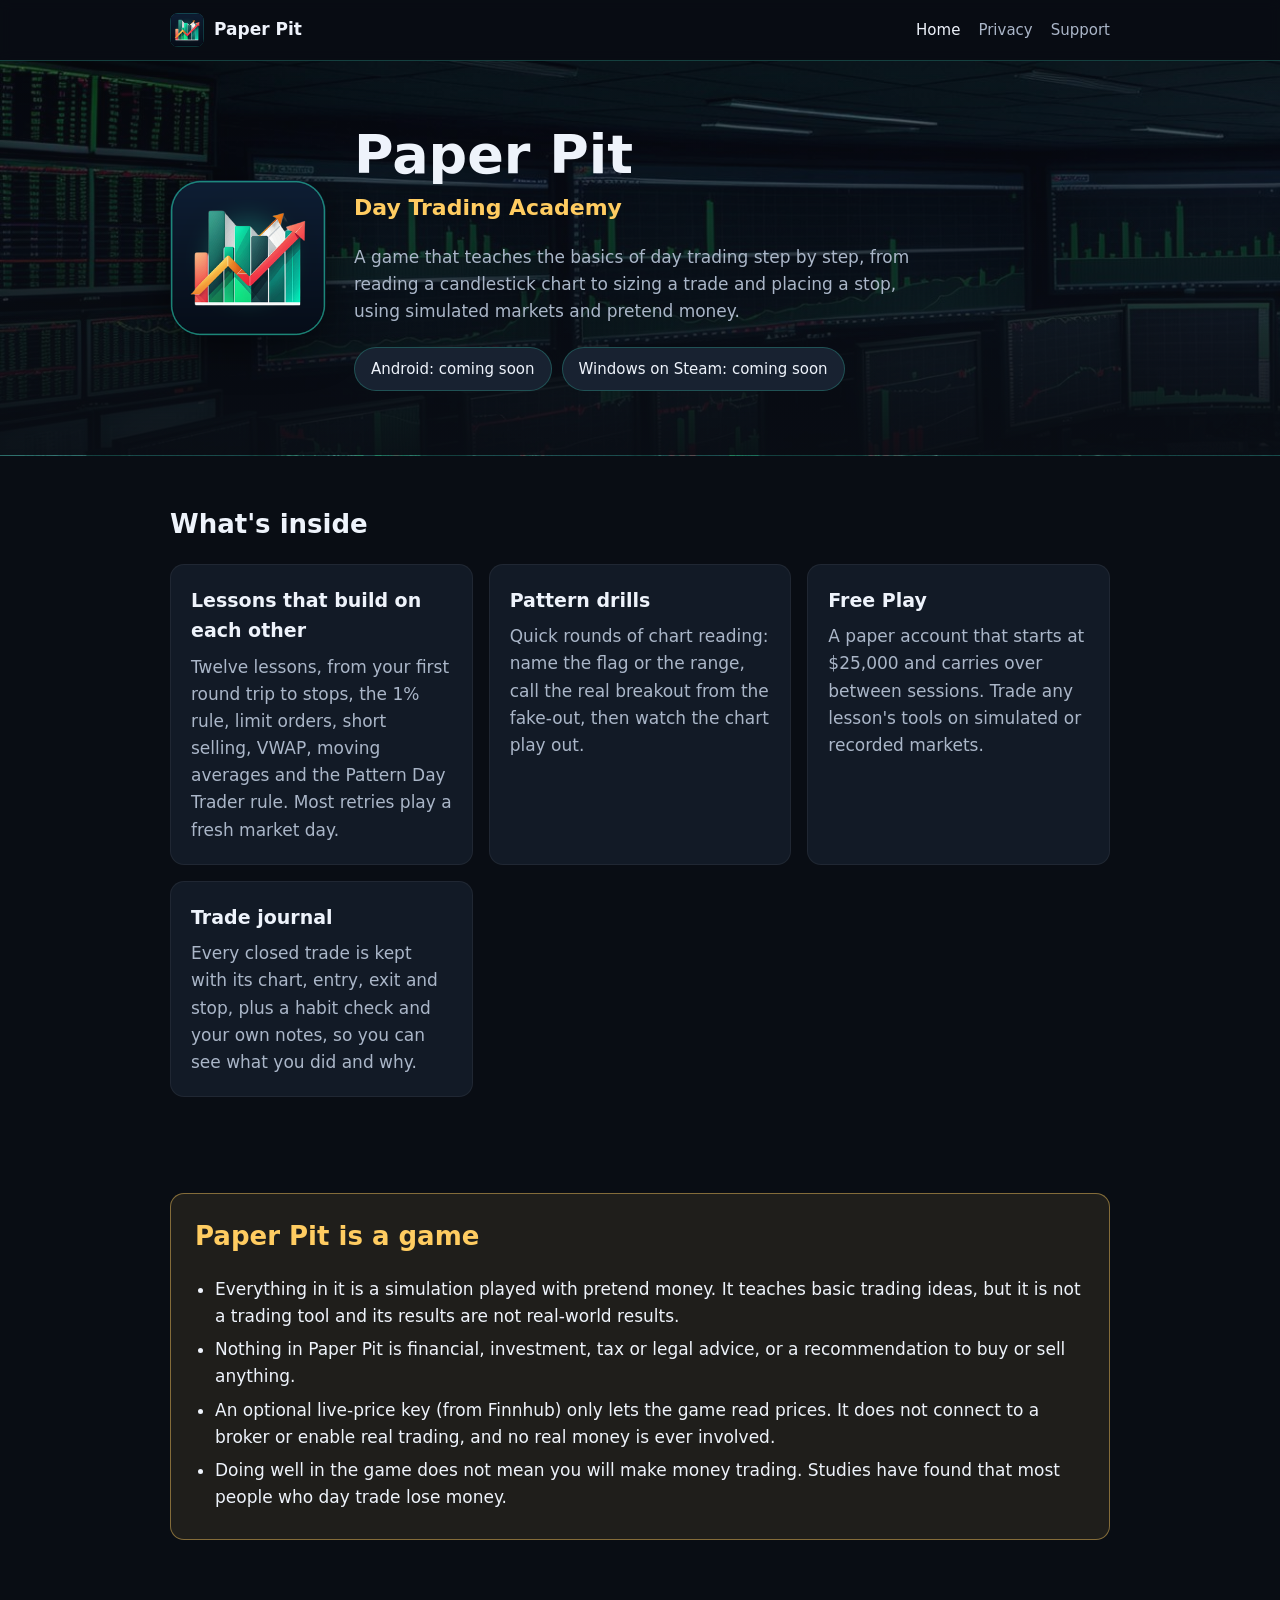
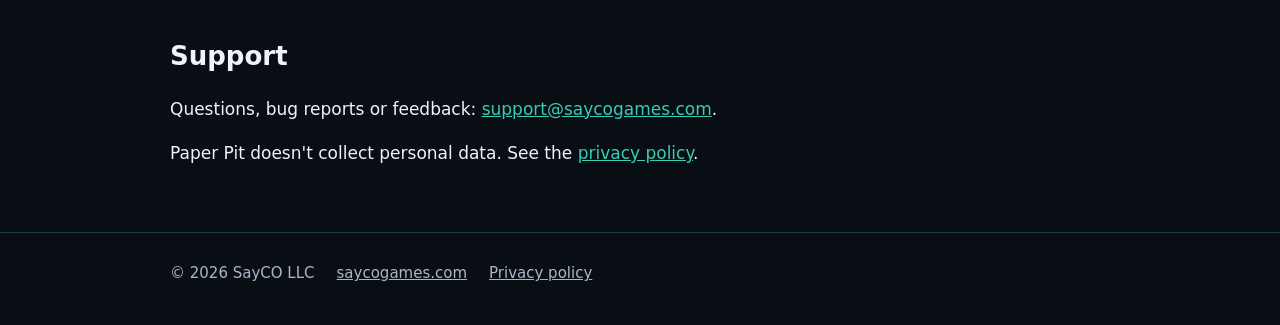
==== index.html @ df615658 "Website for paperpit.app Co-Authored-By: Claude Opus 5.5 <noreply@anthropic.com>" ====
<!doctype html>
<html lang="en">
<head>
  <meta charset="utf-8">
  <meta name="viewport" content="width=device-width, initial-scale=1">
  <title>Paper Pit: Day Trading Academy</title>
  <meta name="description" content="Paper Pit is a game that teaches the basics of day trading with simulated markets and pretend money. By SayCO LLC.">
  <meta property="og:title" content="Paper Pit: Day Trading Academy">
  <meta property="og:description" content="Learn to read charts, size trades and use stops, with pretend money. It's a game, not a trading tool.">
  <meta property="og:image" content="https://paperpit.app/img/icon-256.png">
  <link rel="icon" href="img/favicon.png" type="image/png">
  <link rel="apple-touch-icon" href="img/apple-touch-icon.png">
  <link rel="stylesheet" href="style.css">
</head>
<body>
  <header class="site">
    <div class="wrap">
      <a class="brand" href="./"><img src="img/favicon.png" alt="">Paper Pit</a>
      <nav>
        <a href="./" aria-current="page">Home</a>
        <a href="privacy.html">Privacy</a>
        <a href="#contact">Support</a>
      </nav>
    </div>
  </header>

  <main>
    <div class="hero">
      <div class="wrap">
        <img class="icon" src="img/icon-256.png" alt="Paper Pit app icon">
        <div>
          <h1>Paper Pit</h1>
          <p class="tag">Day Trading Academy</p>
          <p>A game that teaches the basics of day trading step by step, from reading a candlestick chart
             to sizing a trade and placing a stop, using simulated markets and pretend money.</p>
          <div class="badges">
            <span class="badge">Android: coming soon</span>
            <span class="badge">Windows on Steam: coming soon</span>
          </div>
        </div>
      </div>
    </div>

    <section>
      <div class="wrap">
        <h2>What's inside</h2>
        <div class="grid">
          <div class="card">
            <h3>Lessons that build on each other</h3>
            <p>Twelve lessons, from your first round trip to stops, the 1% rule, limit orders, short
               selling, VWAP, moving averages and the Pattern Day Trader rule. Most retries play a fresh market day.</p>
          </div>
          <div class="card">
            <h3>Pattern drills</h3>
            <p>Quick rounds of chart reading: name the flag or the range, call the real breakout from the
               fake-out, then watch the chart play out.</p>
          </div>
          <div class="card">
            <h3>Free Play</h3>
            <p>A paper account that starts at $25,000 and carries over between sessions. Trade any lesson's
               tools on simulated or recorded markets.</p>
          </div>
          <div class="card">
            <h3>Trade journal</h3>
            <p>Every closed trade is kept with its chart, entry, exit and stop, plus a habit check and your
               own notes, so you can see what you did and why.</p>
          </div>
        </div>
      </div>
    </section>

    <section>
      <div class="wrap">
        <div class="notice">
          <h2>Paper Pit is a game</h2>
          <ul>
            <li>Everything in it is a simulation played with pretend money. It teaches basic trading ideas,
                but it is not a trading tool and its results are not real-world results.</li>
            <li>Nothing in Paper Pit is financial, investment, tax or legal advice, or a recommendation to buy
                or sell anything.</li>
            <li>An optional live-price key (from Finnhub) only lets the game read prices. It does not connect
                to a broker or enable real trading, and no real money is ever involved.</li>
            <li>Doing well in the game does not mean you will make money trading. Studies have found that most
                people who day trade lose money.</li>
          </ul>
        </div>
      </div>
    </section>

    <section id="contact">
      <div class="wrap">
        <h2>Support</h2>
        <p>Questions, bug reports or feedback: <a href="mailto:support@saycogames.com">support@saycogames.com</a>.</p>
        <p>Paper Pit doesn't collect personal data. See the <a href="privacy.html">privacy policy</a>.</p>
      </div>
    </section>
  </main>

  <footer class="site">
    <div class="wrap">
      <span>© 2026 SayCO LLC</span>
      <a href="https://saycogames.com">saycogames.com</a>
      <a href="privacy.html">Privacy policy</a>
    </div>
  </footer>
</body>
</html>
---- style.css ----
:root {
  --bg: #090d14;
  --panel: #121a26;
  --panel-2: #182231;
  --text: #eef3fb;
  --muted: #aab6c8;
  --accent: #38ccb3;
  --gold: #ffcc61;
  --buy: #1a946b;
  --sell: #c2434a;
  --line: rgba(56, 204, 179, 0.28);
  --radius: 14px;
  --max: 980px;
}

* { box-sizing: border-box; }

html { -webkit-text-size-adjust: 100%; }

body {
  margin: 0;
  background: var(--bg);
  color: var(--text);
  font: 17px/1.6 system-ui, -apple-system, "Segoe UI", Roboto, "Helvetica Neue", Arial, sans-serif;
}

a { color: var(--accent); }
a:hover { color: #6fe3cf; }

.wrap { max-width: var(--max); margin: 0 auto; padding: 0 20px; }

header.site {
  border-bottom: 1px solid var(--line);
  background: rgba(9, 13, 20, 0.92);
  position: sticky; top: 0; z-index: 2;
  backdrop-filter: blur(6px);
}
header.site .wrap { display: flex; align-items: center; gap: 12px; min-height: 60px; }
header.site .brand { display: flex; align-items: center; gap: 10px; color: var(--text); text-decoration: none; font-weight: 700; }
header.site .brand img { width: 34px; height: 34px; border-radius: 8px; }
header.site nav { margin-left: auto; display: flex; gap: 18px; flex-wrap: wrap; }
header.site nav a { color: var(--muted); text-decoration: none; font-size: 15px; }
header.site nav a:hover, header.site nav a[aria-current] { color: var(--text); }

.hero {
  position: relative;
  background: linear-gradient(180deg, rgba(9,13,20,0.55), rgba(9,13,20,0.96)), url("img/trading-floor.jpg") center / cover no-repeat;
  border-bottom: 1px solid var(--line);
}
.hero .wrap { display: grid; grid-template-columns: auto 1fr; gap: 28px; align-items: center; padding-top: 64px; padding-bottom: 64px; }
.hero img.icon { width: 156px; height: 156px; border-radius: 32px; box-shadow: 0 10px 40px rgba(0,0,0,0.5); }
.hero h1 { margin: 0 0 6px; font-size: clamp(34px, 6vw, 54px); line-height: 1.1; }
.hero .tag { margin: 0 0 18px; color: var(--gold); font-size: clamp(18px, 2.6vw, 22px); font-weight: 600; }
.hero p { margin: 0; color: var(--muted); max-width: 560px; }
.badges { display: flex; gap: 10px; flex-wrap: wrap; margin-top: 22px; }
.badge { display: inline-block; padding: 9px 16px; border-radius: 999px; background: var(--panel-2); border: 1px solid var(--line); color: var(--text); font-size: 15px; }

section { padding: 48px 0; }
h2 { font-size: 26px; margin: 0 0 18px; }
h3 { font-size: 19px; margin: 26px 0 8px; }

.grid { display: grid; grid-template-columns: repeat(auto-fit, minmax(260px, 1fr)); gap: 16px; }
.card { background: var(--panel); border: 1px solid rgba(255,255,255,0.06); border-radius: var(--radius); padding: 20px; }
.card h3 { margin-top: 0; }
.card p { margin: 0; color: var(--muted); }

.notice {
  background: rgba(255, 204, 97, 0.09);
  border: 1px solid rgba(255, 204, 97, 0.45);
  border-radius: var(--radius);
  padding: 22px 24px;
}
.notice h2 { color: var(--gold); }
.notice ul { margin: 0; padding-left: 20px; }
.notice li { margin: 6px 0; }

.doc { max-width: 760px; }
.doc .meta { color: var(--muted); margin-top: -8px; }
.doc ul { padding-left: 22px; }
.doc li { margin: 6px 0; }

footer.site { border-top: 1px solid var(--line); padding: 28px 0 40px; color: var(--muted); font-size: 15px; }
footer.site .wrap { display: flex; flex-wrap: wrap; gap: 10px 22px; }
footer.site a { color: var(--muted); }

@media (max-width: 640px) {
  .hero .wrap { grid-template-columns: 1fr; text-align: center; padding-top: 40px; padding-bottom: 44px; }
  .hero img.icon { width: 120px; height: 120px; margin: 0 auto; border-radius: 26px; }
  .hero p { margin: 0 auto; }
  .badges { justify-content: center; }
  header.site nav { gap: 14px; }
  body { font-size: 16px; }
}
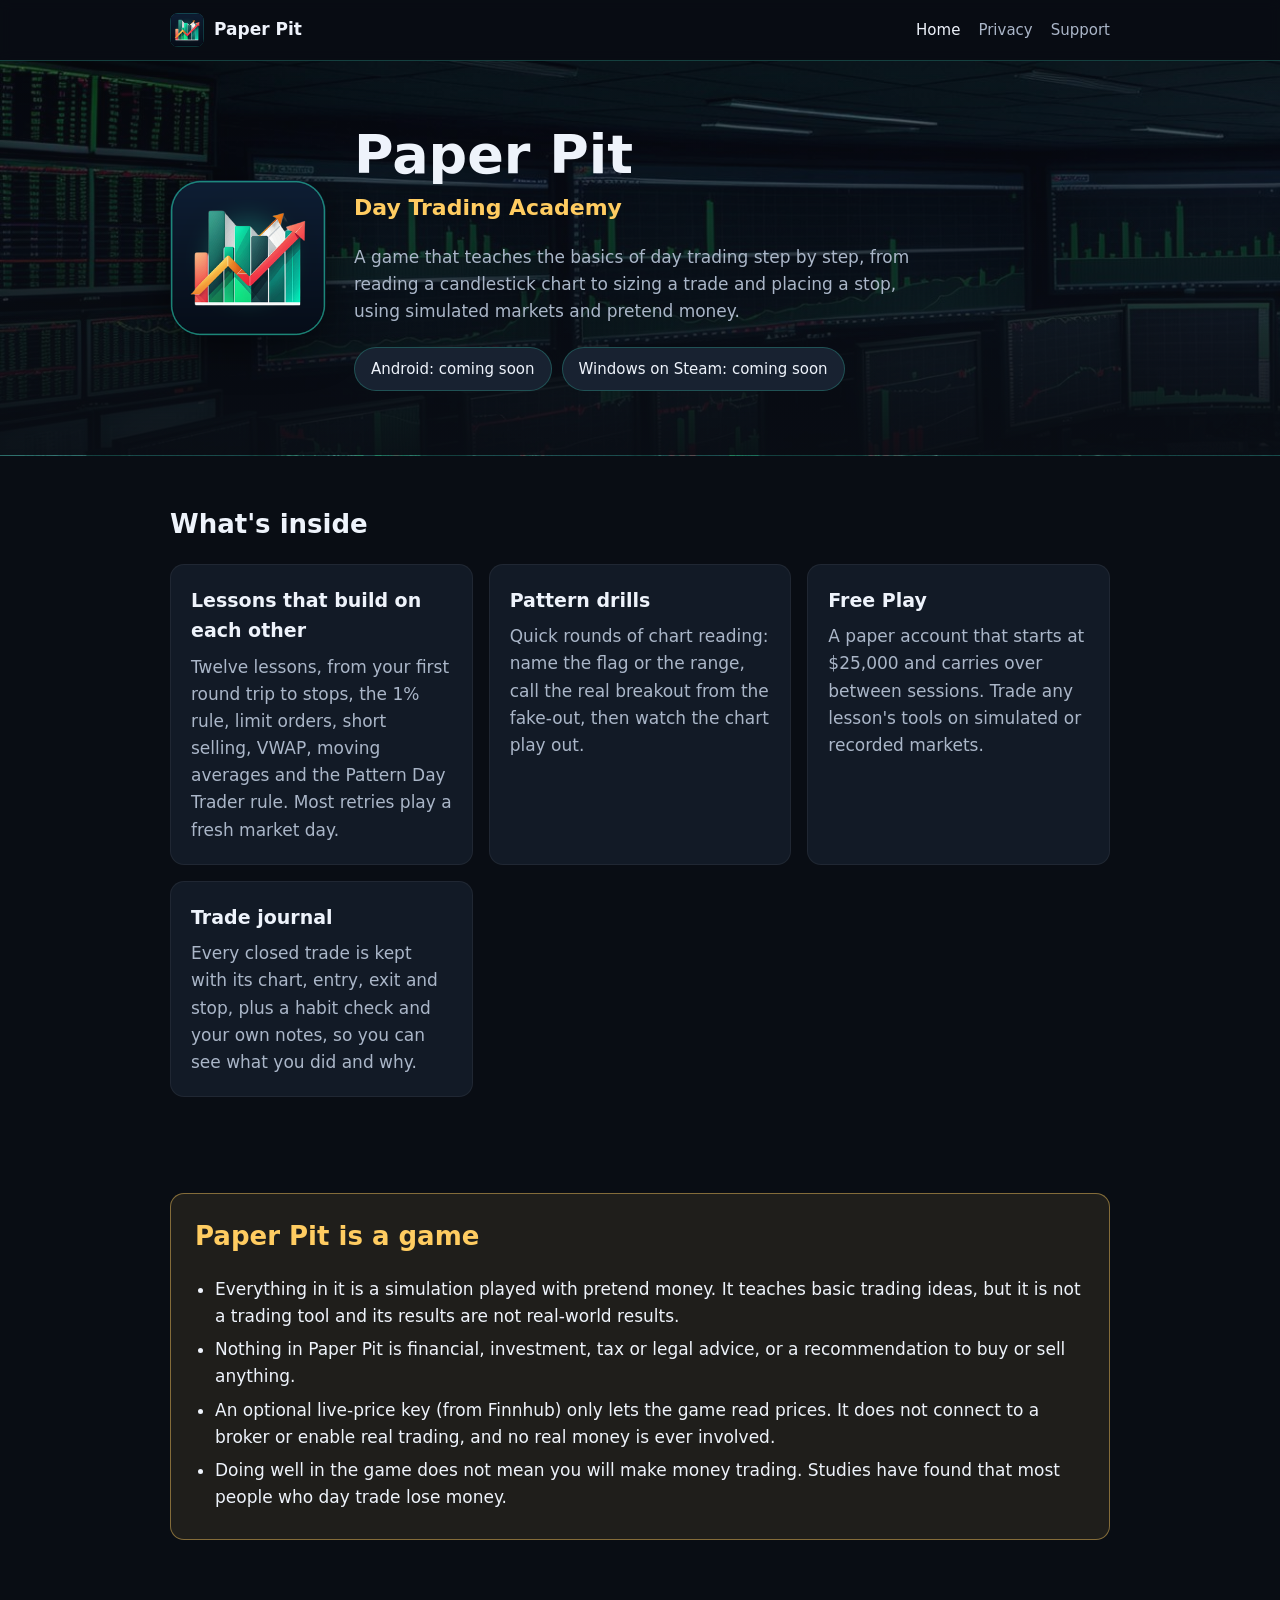
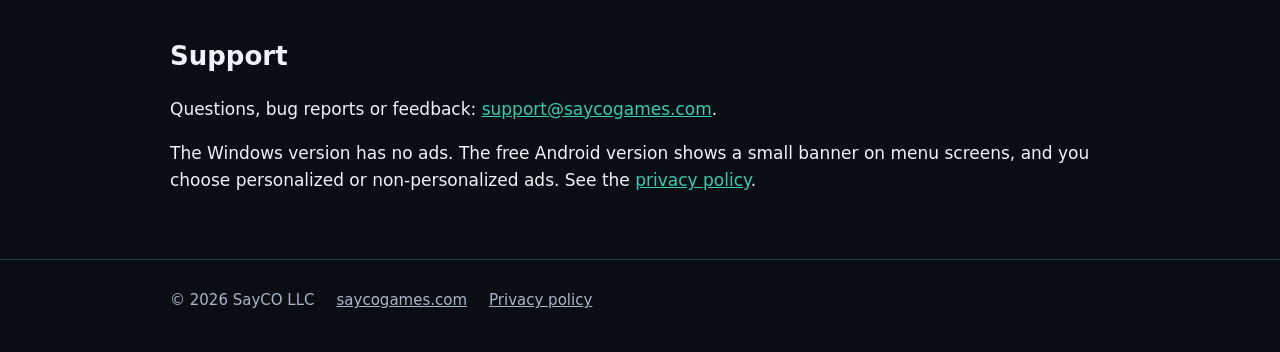
==== commit 3647642d: "Privacy policy: cover banner ads in the Android version Co-Authored-By: Claude Opus 5.5 <noreply@ant" ====
--- a/index.html
+++ b/index.html
@@ -1,107 +1,108 @@
-<!doctype html>
-<html lang="en">
-<head>
-  <meta charset="utf-8">
-  <meta name="viewport" content="width=device-width, initial-scale=1">
-  <title>Paper Pit: Day Trading Academy</title>
-  <meta name="description" content="Paper Pit is a game that teaches the basics of day trading with simulated markets and pretend money. By SayCO LLC.">
-  <meta property="og:title" content="Paper Pit: Day Trading Academy">
-  <meta property="og:description" content="Learn to read charts, size trades and use stops, with pretend money. It's a game, not a trading tool.">
-  <meta property="og:image" content="https://paperpit.app/img/icon-256.png">
-  <link rel="icon" href="img/favicon.png" type="image/png">
-  <link rel="apple-touch-icon" href="img/apple-touch-icon.png">
-  <link rel="stylesheet" href="style.css">
-</head>
-<body>
-  <header class="site">
-    <div class="wrap">
-      <a class="brand" href="./"><img src="img/favicon.png" alt="">Paper Pit</a>
-      <nav>
-        <a href="./" aria-current="page">Home</a>
-        <a href="privacy.html">Privacy</a>
-        <a href="#contact">Support</a>
-      </nav>
-    </div>
-  </header>
-
-  <main>
-    <div class="hero">
-      <div class="wrap">
-        <img class="icon" src="img/icon-256.png" alt="Paper Pit app icon">
-        <div>
-          <h1>Paper Pit</h1>
-          <p class="tag">Day Trading Academy</p>
-          <p>A game that teaches the basics of day trading step by step, from reading a candlestick chart
-             to sizing a trade and placing a stop, using simulated markets and pretend money.</p>
-          <div class="badges">
-            <span class="badge">Android: coming soon</span>
-            <span class="badge">Windows on Steam: coming soon</span>
-          </div>
-        </div>
-      </div>
-    </div>
-
-    <section>
-      <div class="wrap">
-        <h2>What's inside</h2>
-        <div class="grid">
-          <div class="card">
-            <h3>Lessons that build on each other</h3>
-            <p>Twelve lessons, from your first round trip to stops, the 1% rule, limit orders, short
-               selling, VWAP, moving averages and the Pattern Day Trader rule. Most retries play a fresh market day.</p>
-          </div>
-          <div class="card">
-            <h3>Pattern drills</h3>
-            <p>Quick rounds of chart reading: name the flag or the range, call the real breakout from the
-               fake-out, then watch the chart play out.</p>
-          </div>
-          <div class="card">
-            <h3>Free Play</h3>
-            <p>A paper account that starts at $25,000 and carries over between sessions. Trade any lesson's
-               tools on simulated or recorded markets.</p>
-          </div>
-          <div class="card">
-            <h3>Trade journal</h3>
-            <p>Every closed trade is kept with its chart, entry, exit and stop, plus a habit check and your
-               own notes, so you can see what you did and why.</p>
-          </div>
-        </div>
-      </div>
-    </section>
-
-    <section>
-      <div class="wrap">
-        <div class="notice">
-          <h2>Paper Pit is a game</h2>
-          <ul>
-            <li>Everything in it is a simulation played with pretend money. It teaches basic trading ideas,
-                but it is not a trading tool and its results are not real-world results.</li>
-            <li>Nothing in Paper Pit is financial, investment, tax or legal advice, or a recommendation to buy
-                or sell anything.</li>
-            <li>An optional live-price key (from Finnhub) only lets the game read prices. It does not connect
-                to a broker or enable real trading, and no real money is ever involved.</li>
-            <li>Doing well in the game does not mean you will make money trading. Studies have found that most
-                people who day trade lose money.</li>
-          </ul>
-        </div>
-      </div>
-    </section>
-
-    <section id="contact">
-      <div class="wrap">
-        <h2>Support</h2>
-        <p>Questions, bug reports or feedback: <a href="mailto:support@saycogames.com">support@saycogames.com</a>.</p>
-        <p>Paper Pit doesn't collect personal data. See the <a href="privacy.html">privacy policy</a>.</p>
-      </div>
-    </section>
-  </main>
-
-  <footer class="site">
-    <div class="wrap">
-      <span>© 2026 SayCO LLC</span>
-      <a href="https://saycogames.com">saycogames.com</a>
-      <a href="privacy.html">Privacy policy</a>
-    </div>
-  </footer>
-</body>
-</html>
+<!doctype html>
+<html lang="en">
+<head>
+  <meta charset="utf-8">
+  <meta name="viewport" content="width=device-width, initial-scale=1">
+  <title>Paper Pit: Day Trading Academy</title>
+  <meta name="description" content="Paper Pit is a game that teaches the basics of day trading with simulated markets and pretend money. By SayCO LLC.">
+  <meta property="og:title" content="Paper Pit: Day Trading Academy">
+  <meta property="og:description" content="Learn to read charts, size trades and use stops, with pretend money. It's a game, not a trading tool.">
+  <meta property="og:image" content="https://paperpit.app/img/icon-256.png">
+  <link rel="icon" href="img/favicon.png" type="image/png">
+  <link rel="apple-touch-icon" href="img/apple-touch-icon.png">
+  <link rel="stylesheet" href="style.css">
+</head>
+<body>
+  <header class="site">
+    <div class="wrap">
+      <a class="brand" href="./"><img src="img/favicon.png" alt="">Paper Pit</a>
+      <nav>
+        <a href="./" aria-current="page">Home</a>
+        <a href="privacy.html">Privacy</a>
+        <a href="#contact">Support</a>
+      </nav>
+    </div>
+  </header>
+
+  <main>
+    <div class="hero">
+      <div class="wrap">
+        <img class="icon" src="img/icon-256.png" alt="Paper Pit app icon">
+        <div>
+          <h1>Paper Pit</h1>
+          <p class="tag">Day Trading Academy</p>
+          <p>A game that teaches the basics of day trading step by step, from reading a candlestick chart
+             to sizing a trade and placing a stop, using simulated markets and pretend money.</p>
+          <div class="badges">
+            <span class="badge">Android: coming soon</span>
+            <span class="badge">Windows on Steam: coming soon</span>
+          </div>
+        </div>
+      </div>
+    </div>
+
+    <section>
+      <div class="wrap">
+        <h2>What's inside</h2>
+        <div class="grid">
+          <div class="card">
+            <h3>Lessons that build on each other</h3>
+            <p>Twelve lessons, from your first round trip to stops, the 1% rule, limit orders, short
+               selling, VWAP, moving averages and the Pattern Day Trader rule. Most retries play a fresh market day.</p>
+          </div>
+          <div class="card">
+            <h3>Pattern drills</h3>
+            <p>Quick rounds of chart reading: name the flag or the range, call the real breakout from the
+               fake-out, then watch the chart play out.</p>
+          </div>
+          <div class="card">
+            <h3>Free Play</h3>
+            <p>A paper account that starts at $25,000 and carries over between sessions. Trade any lesson's
+               tools on simulated or recorded markets.</p>
+          </div>
+          <div class="card">
+            <h3>Trade journal</h3>
+            <p>Every closed trade is kept with its chart, entry, exit and stop, plus a habit check and your
+               own notes, so you can see what you did and why.</p>
+          </div>
+        </div>
+      </div>
+    </section>
+
+    <section>
+      <div class="wrap">
+        <div class="notice">
+          <h2>Paper Pit is a game</h2>
+          <ul>
+            <li>Everything in it is a simulation played with pretend money. It teaches basic trading ideas,
+                but it is not a trading tool and its results are not real-world results.</li>
+            <li>Nothing in Paper Pit is financial, investment, tax or legal advice, or a recommendation to buy
+                or sell anything.</li>
+            <li>An optional live-price key (from Finnhub) only lets the game read prices. It does not connect
+                to a broker or enable real trading, and no real money is ever involved.</li>
+            <li>Doing well in the game does not mean you will make money trading. Studies have found that most
+                people who day trade lose money.</li>
+          </ul>
+        </div>
+      </div>
+    </section>
+
+    <section id="contact">
+      <div class="wrap">
+        <h2>Support</h2>
+        <p>Questions, bug reports or feedback: <a href="mailto:support@saycogames.com">support@saycogames.com</a>.</p>
+        <p>The Windows version has no ads. The free Android version shows a small banner on menu screens, and you
+           choose personalized or non-personalized ads. See the <a href="privacy.html">privacy policy</a>.</p>
+      </div>
+    </section>
+  </main>
+
+  <footer class="site">
+    <div class="wrap">
+      <span>© 2026 SayCO LLC</span>
+      <a href="https://saycogames.com">saycogames.com</a>
+      <a href="privacy.html">Privacy policy</a>
+    </div>
+  </footer>
+</body>
+</html>
